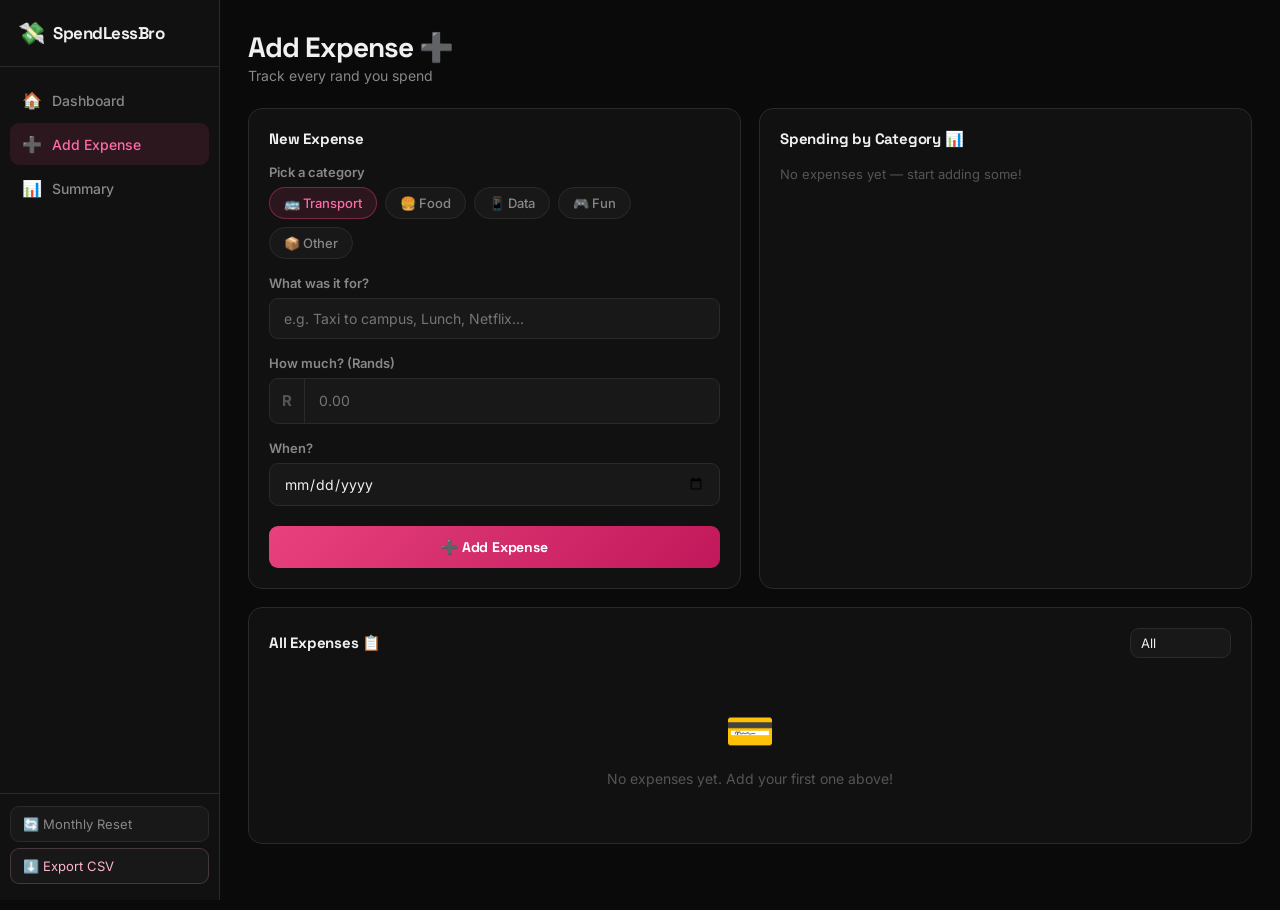
==== expenses.html @ 19177502 "ADD ALL FILES" ====
<!DOCTYPE html>
<html lang="en">
<head>
  <meta charset="UTF-8" />
  <meta name="viewport" content="width=device-width, initial-scale=1.0"/>
  <title>SpendLessBro 💸 — Add Expense</title>
  <link rel="stylesheet" href="css/style.css" />
  <link rel="preconnect" href="https://fonts.googleapis.com">
  <link href="https://fonts.googleapis.com/css2?family=Space+Grotesk:wght@400;500;600;700&family=Inter:wght@300;400;500&display=swap" rel="stylesheet">
</head>
<body>
<div class="app-shell" id="appShell">

  <nav class="sidebar" id="sidebar">
    <div class="sidebar-logo">
      <span class="logo-icon">💸</span>
      <span class="logo-text">SpendLessBro</span>
    </div>
    <ul class="nav-links">
      <li><a href="index.html" class="nav-link"><span class="nav-icon">🏠</span> Dashboard</a></li>
      <li><a href="expenses.html" class="nav-link active"><span class="nav-icon">➕</span> Add Expense</a></li>
      <li><a href="summary.html" class="nav-link"><span class="nav-icon">📊</span> Summary</a></li>
    </ul>
    <div class="sidebar-bottom">
      <button class="btn-sidebar-action" onclick="resetMonth()">🔄 Monthly Reset</button>
      <button class="btn-sidebar-action export" onclick="exportCSV()">⬇️ Export CSV</button>
    </div>
  </nav>

  <header class="topbar">
    <button class="hamburger" onclick="toggleSidebar()"><span></span><span></span><span></span></button>
    <span class="topbar-title">💸 SpendLessBro</span>
  </header>
  <div class="sidebar-overlay" id="sidebarOverlay" onclick="toggleSidebar()"></div>

  <!-- EDIT MODAL -->
  <div class="modal-overlay" id="editModal">
    <div class="modal">
      <button class="modal-close" onclick="closeEditModal()">✕</button>
      <div class="modal-emoji">✏️</div>
      <h2>Edit Expense</h2>
      <input type="hidden" id="editId"/>
      <div class="form-group">
        <label>Description</label>
        <input type="text" id="editDesc" placeholder="e.g. Taxi to campus"/>
      </div>
      <div class="form-group">
        <label>Category</label>
        <select id="editCategory">
          <option value="transport">🚌 Transport</option>
          <option value="food">🍔 Food</option>
          <option value="data">📱 Data / Airtime</option>
          <option value="entertainment">🎮 Entertainment</option>
          <option value="other">📦 Other</option>
        </select>
      </div>
      <div class="form-group">
        <label>Amount</label>
        <div class="input-group">
          <span class="input-prefix">R</span>
          <input type="number" id="editAmount" placeholder="0.00" min="0" step="0.01"/>
        </div>
      </div>
      <div class="form-group">
        <label>Date</label>
        <input type="date" id="editDate"/>
      </div>
      <button class="btn-primary" onclick="saveEdit()">Save Changes</button>
    </div>
  </div>

  <main class="main-content">
    <div class="page-header">
      <div>
        <h1 class="page-title">Add Expense ➕</h1>
        <p class="page-subtitle">Track every rand you spend</p>
      </div>
    </div>

    <div class="two-col">
      <!-- FORM -->
      <div class="card form-card">
        <h3 class="card-title">New Expense</h3>

        <div class="form-group">
          <label>Pick a category</label>
          <div class="category-pills" id="categoryPills">
            <button class="pill active" data-cat="transport" onclick="selectCategory(this)">🚌 Transport</button>
            <button class="pill" data-cat="food" onclick="selectCategory(this)">🍔 Food</button>
            <button class="pill" data-cat="data" onclick="selectCategory(this)">📱 Data</button>
            <button class="pill" data-cat="entertainment" onclick="selectCategory(this)">🎮 Fun</button>
            <button class="pill" data-cat="other" onclick="selectCategory(this)">📦 Other</button>
          </div>
        </div>

        <div class="form-group">
          <label for="expDesc">What was it for?</label>
          <input type="text" id="expDesc" placeholder="e.g. Taxi to campus, Lunch, Netflix..." maxlength="80"/>
        </div>

        <div class="form-group">
          <label for="expAmount">How much? (Rands)</label>
          <div class="input-group">
            <span class="input-prefix">R</span>
            <input type="number" id="expAmount" placeholder="0.00" min="0" step="0.01"/>
          </div>
        </div>

        <div class="form-group">
          <label for="expDate">When?</label>
          <input type="date" id="expDate"/>
        </div>

        <button class="btn-primary full-width" onclick="addExpense()">➕ Add Expense</button>
        <div class="toast" id="toast"></div>
      </div>

      <!-- CATEGORY TOTALS -->
      <div class="card">
        <h3 class="card-title">Spending by Category 📊</h3>
        <div id="categoryTotals"><p class="empty-msg">No expenses yet — start adding some!</p></div>
      </div>
    </div>

    <!-- ALL EXPENSES -->
    <div class="card">
      <div class="card-header-row">
        <h3 class="card-title">All Expenses 📋</h3>
        <select id="filterCat" onchange="renderExpensesList()" style="width:auto;padding:6px 10px;font-size:13px">
          <option value="all">All</option>
          <option value="transport">🚌 Transport</option>
          <option value="food">🍔 Food</option>
          <option value="data">📱 Data</option>
          <option value="entertainment">🎮 Fun</option>
          <option value="other">📦 Other</option>
        </select>
      </div>
      <div id="expensesList">
        <div class="empty-state">
          <div class="empty-icon">💳</div>
          <p>No expenses yet. Add your first one above!</p>
        </div>
      </div>
    </div>
  </main>
</div>

<script src="js/storage.js"></script>
<script src="js/app.js"></script>
<script src="js/expenses.js"></script>
</body>
</html>
---- css/style.css ----
:root {
  --bg:          #0a0a0a;
  --bg-card:     #111111;
  --bg-card2:    #181818;
  --bg-hover:    #1e1e1e;
  --border:      #2a2a2a;
  --border-2:    #383838;

  --text:        #f0f0f0;
  --text-2:      #888888;
  --text-3:      #555555;


  --pink-light:  #ffb3d1;
  --pink:        #ff6aa7;
  --pink-mid:    #e8417d;
  --pink-deep:   #c0185a;
  --pink-dark:   #8b0f40;


  --purple:      #c084fc;
  --purple-dark: #9333ea;

  --sidebar-w: 220px;
  --topbar-h:  56px;
  --radius:    14px;
  --radius-sm: 9px;

  --font: 'Space Grotesk', sans-serif;
  --font-body: 'Inter', sans-serif;
}

*, *::before, *::after { box-sizing: border-box; margin: 0; padding: 0; }
html { font-size: 16px; scroll-behavior: smooth; }
body {
  background: var(--bg);
  color: var(--text);
  font-family: var(--font-body);
  min-height: 100vh;
  overflow-x: hidden;
}
a { color: var(--pink); text-decoration: none; }
a:hover { color: var(--pink-light); }
input, select, button, textarea { font-family: inherit; }

::-webkit-scrollbar { width: 5px; }
::-webkit-scrollbar-track { background: var(--bg); }
::-webkit-scrollbar-thumb { background: #2a2a2a; border-radius: 3px; }


.welcome-screen {
  position: fixed; inset: 0;
  background: #0a0a0a;
  display: flex; align-items: center; justify-content: center;
  z-index: 9999;
  overflow: hidden;
}
.welcome-bg-blobs { position: absolute; inset: 0; pointer-events: none; }
.blob {
  position: absolute;
  border-radius: 50%;
  filter: blur(80px);
  opacity: 0.25;
  animation: blobFloat 6s ease-in-out infinite alternate;
}
.blob-1 {
  width: 400px; height: 400px;
  background: var(--pink-mid);
  top: -100px; left: -100px;
  animation-delay: 0s;
}
.blob-2 {
  width: 300px; height: 300px;
  background: var(--purple);
  bottom: -80px; right: -80px;
  animation-delay: 2s;
}
.blob-3 {
  width: 250px; height: 250px;
  background: var(--pink);
  top: 50%; left: 50%;
  transform: translate(-50%, -50%);
  animation-delay: 4s;
}
@keyframes blobFloat {
  from { transform: scale(1) translate(0, 0); }
  to   { transform: scale(1.1) translate(20px, -20px); }
}
.blob-3 {
  animation: blobFloat3 6s ease-in-out infinite alternate;
}
@keyframes blobFloat3 {
  from { transform: translate(-50%, -50%) scale(1); }
  to   { transform: translate(-50%, -50%) scale(1.15); }
}

.welcome-content {
  position: relative;
  text-align: center;
  padding: 40px 32px;
  max-width: 480px;
  width: 100%;
  animation: fadeUp .7s ease both;
}
@keyframes fadeUp {
  from { opacity: 0; transform: translateY(30px); }
  to   { opacity: 1; transform: translateY(0); }
}
.welcome-logo {
  font-size: 64px;
  margin-bottom: 16px;
  animation: bounce 1s ease .5s both;
}
@keyframes bounce {
  0%   { transform: scale(0); }
  60%  { transform: scale(1.2); }
  100% { transform: scale(1); }
}
.welcome-title {
  font-family: var(--font);
  font-size: 48px;
  font-weight: 700;
  letter-spacing: -2px;
  margin-bottom: 12px;
  background: linear-gradient(135deg, var(--pink-light), var(--pink), var(--purple));
  -webkit-background-clip: text;
  -webkit-text-fill-color: transparent;
  background-clip: text;
  line-height: 1.1;
}
.welcome-tag {
  font-size: 18px;
  color: var(--pink-light);
  font-weight: 500;
  margin-bottom: 16px;
  font-family: var(--font);
}
.welcome-desc {
  font-size: 15px;
  color: var(--text-2);
  line-height: 1.6;
  margin-bottom: 36px;
  max-width: 340px;
  margin-left: auto; margin-right: auto;
}
.welcome-btn {
  display: inline-block;
  padding: 16px 48px;
  background: linear-gradient(135deg, var(--pink-mid), var(--pink-deep));
  border: none;
  border-radius: 99px;
  color: #fff;
  font-size: 17px;
  font-weight: 700;
  font-family: var(--font);
  cursor: pointer;
  letter-spacing: -0.3px;
  transition: transform .2s, box-shadow .2s;
  box-shadow: 0 0 40px rgba(232,65,125,.4);
  margin-bottom: 16px;
}
.welcome-btn:hover {
  transform: translateY(-3px) scale(1.03);
  box-shadow: 0 0 60px rgba(232,65,125,.6);
}
.welcome-note {
  font-size: 12px;
  color: var(--text-3);
}


.app-shell {
  display: flex;
  min-height: 100vh;
}

.sidebar {
  position: fixed; top: 0; left: 0;
  width: var(--sidebar-w);
  height: 100vh;
  background: var(--bg-card);
  border-right: 1px solid var(--border);
  display: flex; flex-direction: column;
  padding: 20px 0 16px;
  z-index: 200;
  transition: transform .3s cubic-bezier(.4,0,.2,1);
}
.sidebar-logo {
  display: flex; align-items: center; gap: 8px;
  padding: 0 18px 20px;
  border-bottom: 1px solid var(--border);
  margin-bottom: 12px;
}
.logo-icon { font-size: 22px; }
.logo-text {
  font-family: var(--font);
  font-size: 17px; font-weight: 700;
  color: var(--text);
  letter-spacing: -0.5px;
}
.nav-links {
  list-style: none;
  flex: 1; padding: 0 10px;
  display: flex; flex-direction: column; gap: 2px;
}
.nav-link {
  display: flex; align-items: center; gap: 10px;
  padding: 11px 12px;
  border-radius: var(--radius-sm);
  color: var(--text-2);
  font-size: 14px; font-weight: 500;
  transition: all .18s;
  text-decoration: none;
}
.nav-link:hover { background: var(--bg-hover); color: var(--text); }
.nav-link.active {
  background: rgba(232,65,125,.12);
  color: var(--pink);
}
.nav-icon { font-size: 16px; }
.sidebar-bottom {
  padding: 12px 10px 0;
  border-top: 1px solid var(--border);
  display: flex; flex-direction: column; gap: 6px;
}
.btn-sidebar-action {
  width: 100%; padding: 9px 12px;
  background: var(--bg-card2); border: 1px solid var(--border);
  border-radius: var(--radius-sm); color: var(--text-2);
  font-size: 13px; cursor: pointer; text-align: left;
  transition: all .18s;
}
.btn-sidebar-action:hover { background: var(--bg-hover); color: var(--text); }
.btn-sidebar-action.export { color: var(--pink-light); border-color: rgba(255,183,209,.2); }
.btn-sidebar-action.export:hover { background: rgba(255,106,167,.08); }


.topbar {
  display: none; position: fixed;
  top: 0; left: 0; right: 0;
  height: var(--topbar-h);
  background: var(--bg-card);
  border-bottom: 1px solid var(--border);
  align-items: center; padding: 0 16px;
  z-index: 150; gap: 12px;
}
.topbar-title {
  font-family: var(--font); font-weight: 700; font-size: 16px;
}
.hamburger {
  background: none; border: none; cursor: pointer;
  display: flex; flex-direction: column; gap: 5px; padding: 4px;
}
.hamburger span {
  display: block; width: 20px; height: 2px;
  background: var(--text-2); border-radius: 2px;
}
.sidebar-overlay {
  display: none; position: fixed; inset: 0;
  background: rgba(0,0,0,.7); z-index: 199;
}

.main-content {
  margin-left: var(--sidebar-w);
  min-height: 100vh;
  padding: 32px 28px 48px;
  flex: 1;
}
.page-header {
  display: flex; align-items: flex-start;
  justify-content: space-between;
  margin-bottom: 24px; gap: 16px; flex-wrap: wrap;
}
.page-title {
  font-family: var(--font); font-size: 28px;
  font-weight: 700; letter-spacing: -1px;
  color: var(--text); line-height: 1.1;
}
.page-subtitle { font-size: 14px; color: var(--text-2); margin-top: 4px; }

.btn-set-income {
  padding: 9px 18px;
  background: rgba(232,65,125,.1);
  border: 1px solid rgba(232,65,125,.3);
  border-radius: 99px;
  color: var(--pink);
  font-size: 13px; font-weight: 600;
  cursor: pointer; white-space: nowrap;
  transition: all .18s;
}
.btn-set-income:hover { background: rgba(232,65,125,.2); }


.stats-grid {
  display: grid;
  grid-template-columns: repeat(4, 1fr);
  gap: 12px; margin-bottom: 18px;
}
.stat-card {
  background: var(--bg-card);
  border: 1px solid var(--border);
  border-radius: var(--radius);
  padding: 18px 16px;
  text-align: center;
  transition: transform .2s, border-color .2s;
}
.stat-card:hover { transform: translateY(-2px); border-color: var(--border-2); }
.stat-emoji { font-size: 24px; margin-bottom: 8px; }
.stat-label { font-size: 11px; font-weight: 600; color: var(--text-3); text-transform: uppercase; letter-spacing: .6px; margin-bottom: 6px; }
.stat-value { font-family: var(--font); font-size: 20px; font-weight: 700; }

.income-card      { border-top: 3px solid #56cfb2; }
.income-card      .stat-value { color: #56cfb2; }
.expense-card     { border-top: 3px solid var(--pink); }
.expense-card     .stat-value { color: var(--pink); }
.balance-card     { border-top: 3px solid var(--purple); }
.balance-card     .stat-value { color: var(--purple); }
.savings-card     { border-top: 3px solid var(--pink-light); }
.savings-card     .stat-value { color: var(--pink-light); }


.card {
  background: var(--bg-card);
  border: 1px solid var(--border);
  border-radius: var(--radius);
  padding: 20px; margin-bottom: 18px;
}
.card-title {
  font-family: var(--font); font-size: 15px;
  font-weight: 700; color: var(--text);
  margin-bottom: 16px; letter-spacing: -0.2px;
}
.card-header-row {
  display: flex; align-items: center;
  justify-content: space-between; margin-bottom: 16px;
}
.card-header-row .card-title { margin-bottom: 0; }


.progress-header {
  display: flex; justify-content: space-between;
  font-size: 13px; color: var(--text-2); margin-bottom: 10px;
}
.progress-pct { font-weight: 700; color: var(--pink); }
.progress-track {
  height: 10px; background: #1e1e1e;
  border-radius: 99px; overflow: hidden; margin-bottom: 8px;
}
.progress-fill {
  height: 100%; border-radius: 99px;
  background: linear-gradient(90deg, var(--pink-mid), var(--pink-light));
  transition: width .6s cubic-bezier(.4,0,.2,1);
}
.progress-fill.danger { background: linear-gradient(90deg, #e84040, #ff7070); }
.progress-hint { font-size: 12px; color: var(--text-3); }


.two-col {
  display: grid; grid-template-columns: 1fr 1fr;
  gap: 18px; margin-bottom: 18px;
}
.two-col .card { margin-bottom: 0; }


.chart-wrap {
  position: relative; height: 210px;
  display: flex; align-items: center; justify-content: center;
}
.chart-empty {
  position: absolute; font-size: 13px;
  color: var(--text-3); display: none; text-align: center;
}
.chart-empty.visible { display: block; }

.insight-item {
  display: flex; align-items: flex-start;
  gap: 10px; padding: 11px 0;
  border-bottom: 1px solid var(--border);
  font-size: 13px; color: var(--text-2); line-height: 1.5;
}
.insight-item:last-child { border-bottom: none; }
.insight-icon { font-size: 16px; flex-shrink: 0; }
.insight-item.good  { color: #56cfb2; }
.insight-item.warn  { color: var(--pink-light); }
.insight-item.alert { color: var(--pink); }
.empty-msg { font-size: 13px; color: var(--text-3); line-height: 1.6; }

.expense-row {
  display: flex; align-items: center; gap: 12px;
  padding: 12px 0; border-bottom: 1px solid var(--border);
  transition: background .15s;
}
.expense-row:last-child { border-bottom: none; }
.cat-dot {
  width: 38px; height: 38px; border-radius: 10px;
  display: flex; align-items: center; justify-content: center;
  font-size: 18px; flex-shrink: 0;
}
.cat-dot.transport     { background: rgba(124,108,250,.15); }
.cat-dot.food          { background: rgba(86,207,178,.15); }
.cat-dot.data          { background: rgba(247,163,78,.15); }
.cat-dot.entertainment { background: rgba(255,106,167,.15); }
.cat-dot.other         { background: rgba(136,136,136,.15); }

.expense-info { flex: 1; min-width: 0; }
.expense-desc {
  font-size: 14px; font-weight: 600; color: var(--text);
  white-space: nowrap; overflow: hidden; text-overflow: ellipsis;
}
.expense-meta { font-size: 12px; color: var(--text-3); margin-top: 2px; }
.expense-amount {
  font-family: var(--font); font-size: 15px;
  font-weight: 700; color: var(--pink); white-space: nowrap;
}
.expense-actions { display: flex; gap: 6px; }
.btn-icon {
  width: 30px; height: 30px; border-radius: 7px;
  border: 1px solid var(--border); background: var(--bg-card2);
  color: var(--text-3); cursor: pointer;
  display: flex; align-items: center; justify-content: center;
  font-size: 13px; transition: all .15s;
}
.btn-icon:hover { border-color: var(--border-2); color: var(--text); }
.btn-icon.del:hover { border-color: var(--pink); color: var(--pink); background: rgba(255,106,167,.08); }


.form-group { margin-bottom: 16px; }
.form-group label {
  display: block; font-size: 13px; font-weight: 600;
  color: var(--text-2); margin-bottom: 7px;
}
input[type="text"],
input[type="number"],
input[type="date"],
select {
  width: 100%; padding: 11px 14px;
  background: var(--bg-card2); border: 1px solid var(--border);
  border-radius: var(--radius-sm); color: var(--text); font-size: 14px;
  transition: border-color .18s; -webkit-appearance: none; appearance: none;
}
input:focus, select:focus {
  outline: none; border-color: var(--pink);
  box-shadow: 0 0 0 3px rgba(232,65,125,.12);
}
.input-group {
  display: flex; align-items: center;
  background: var(--bg-card2); border: 1px solid var(--border);
  border-radius: var(--radius-sm); overflow: hidden;
  transition: border-color .18s;
}
.input-group:focus-within {
  border-color: var(--pink); box-shadow: 0 0 0 3px rgba(232,65,125,.12);
}
.input-group input { border: none; background: transparent; box-shadow: none !important; }
.input-prefix {
  padding: 0 12px; color: var(--text-3); font-size: 15px; font-weight: 700;
  border-right: 1px solid var(--border);
  height: 44px; display: flex; align-items: center;
}
select option { background: #1a1a1a; }

.category-pills { display: flex; gap: 8px; flex-wrap: wrap; margin-bottom: 4px; }
.pill {
  padding: 7px 14px; border-radius: 99px;
  background: var(--bg-card2); border: 1px solid var(--border);
  color: var(--text-2); font-size: 13px; font-weight: 500;
  cursor: pointer; transition: all .18s;
}
.pill:hover { border-color: var(--border-2); color: var(--text); }
.pill.active {
  background: rgba(232,65,125,.12); border-color: rgba(232,65,125,.4);
  color: var(--pink);
}


.btn-primary {
  display: inline-flex; align-items: center; justify-content: center; gap: 8px;
  padding: 12px 24px;
  background: linear-gradient(135deg, var(--pink-mid), var(--pink-deep));
  border: none; border-radius: var(--radius-sm);
  color: #fff; font-size: 14px; font-weight: 700;
  font-family: var(--font); cursor: pointer;
  transition: all .2s; letter-spacing: -0.2px;
}
.btn-primary:hover {
  transform: translateY(-1px);
  box-shadow: 0 6px 20px rgba(232,65,125,.35);
}
.btn-primary.full-width { width: 100%; margin-top: 4px; }


.modal-overlay {
  display: none; position: fixed; inset: 0;
  background: rgba(0,0,0,.75); backdrop-filter: blur(6px);
  z-index: 500; align-items: center; justify-content: center; padding: 16px;
}
.modal-overlay.open { display: flex; }
.modal {
  background: var(--bg-card); border: 1px solid var(--border-2);
  border-radius: var(--radius); padding: 32px; width: 100%;
  max-width: 380px; position: relative;
  box-shadow: 0 24px 60px rgba(0,0,0,.6);
  animation: modalIn .2s ease;
}
@keyframes modalIn {
  from { transform: scale(.94); opacity: 0; }
  to   { transform: scale(1);   opacity: 1; }
}
.modal-emoji { font-size: 40px; text-align: center; margin-bottom: 12px; }
.modal h2 {
  font-family: var(--font); font-size: 20px; font-weight: 700;
  margin-bottom: 8px; text-align: center; letter-spacing: -0.5px;
}
.modal p { font-size: 14px; color: var(--text-2); margin-bottom: 20px; text-align: center; line-height: 1.5; }
.modal .input-group { margin-bottom: 16px; }
.modal-close {
  position: absolute; top: 14px; right: 14px;
  background: var(--bg-card2); border: 1px solid var(--border);
  color: var(--text-3); width: 28px; height: 28px;
  border-radius: 6px; cursor: pointer; font-size: 12px;
  display: flex; align-items: center; justify-content: center; transition: all .15s;
}
.modal-close:hover { color: var(--text); border-color: var(--border-2); }


.toast {
  display: none; margin-top: 12px; padding: 10px 14px;
  border-radius: var(--radius-sm); font-size: 13px; font-weight: 600;
  animation: toastIn .2s ease;
}
@keyframes toastIn { from { opacity: 0; transform: translateY(4px); } to { opacity: 1; transform: translateY(0); } }
.toast.success { background: rgba(86,207,178,.1); border: 1px solid rgba(86,207,178,.3); color: #56cfb2; display: block; }
.toast.error   { background: rgba(255,106,167,.1); border: 1px solid rgba(255,106,167,.3); color: var(--pink); display: block; }


.empty-state { text-align: center; padding: 32px; color: var(--text-3); }
.empty-icon { font-size: 40px; margin-bottom: 12px; }
.empty-state p { font-size: 14px; line-height: 1.7; }
.empty-state a { color: var(--pink); }
.link-subtle { font-size: 13px; color: var(--text-3); }
.link-subtle:hover { color: var(--pink); }


.cat-total-row {
  display: flex; align-items: center; gap: 10px;
  padding: 10px 0; border-bottom: 1px solid var(--border);
}
.cat-total-row:last-child { border-bottom: none; }
.cat-name { font-size: 13px; color: var(--text-2); width: 110px; flex-shrink: 0; }
.cat-bar-wrap {
  flex: 1; height: 6px; background: #1e1e1e;
  border-radius: 99px; overflow: hidden;
}
.cat-bar { height: 100%; border-radius: 99px; }
.cat-amt { font-size: 13px; font-weight: 700; color: var(--text); width: 70px; text-align: right; flex-shrink: 0; }
.cat-pct { font-size: 11px; color: var(--text-3); width: 34px; text-align: right; flex-shrink: 0; }


.breakdown-row {
  display: flex; align-items: center; gap: 12px;
  padding: 12px 0; border-bottom: 1px solid var(--border);
}
.breakdown-row:last-child { border-bottom: none; }
.breakdown-cat { display: flex; align-items: center; gap: 8px; flex: 1; font-size: 14px; }
.breakdown-badge { width: 10px; height: 10px; border-radius: 50%; flex-shrink: 0; }
.breakdown-amt { font-family: var(--font); font-size: 14px; font-weight: 700; color: var(--pink); }
.breakdown-pct { font-size: 12px; color: var(--text-3); width: 46px; text-align: right; }


.tips-grid {
  display: grid; grid-template-columns: repeat(auto-fill, minmax(180px, 1fr));
  gap: 12px;
}
.tip-item {
  background: rgba(232,65,125,.05);
  border: 1px solid rgba(232,65,125,.15);
  border-radius: var(--radius-sm); padding: 14px;
  font-size: 13px; color: var(--text-2); line-height: 1.5;
}
.tip-emoji { font-size: 22px; display: block; margin-bottom: 8px; }


@media (max-width: 1024px) {
  .stats-grid { grid-template-columns: repeat(2, 1fr); }
}

@media (max-width: 768px) {
  .sidebar { transform: translateX(-100%); }
  .sidebar.open { transform: translateX(0); }
  .sidebar-overlay.open { display: block; }
  .topbar { display: flex; }
  .main-content { margin-left: 0; padding: 72px 16px 32px; }
  .two-col { grid-template-columns: 1fr; }
  .page-title { font-size: 22px; }
  .stats-grid { grid-template-columns: 1fr 1fr; gap: 10px; }
  .stat-value { font-size: 16px; }
  .welcome-title { font-size: 36px; }
}

@media (max-width: 480px) {
  .stats-grid { grid-template-columns: 1fr 1fr; }
  .welcome-title { font-size: 30px; }
  .welcome-btn { padding: 14px 36px; }
}
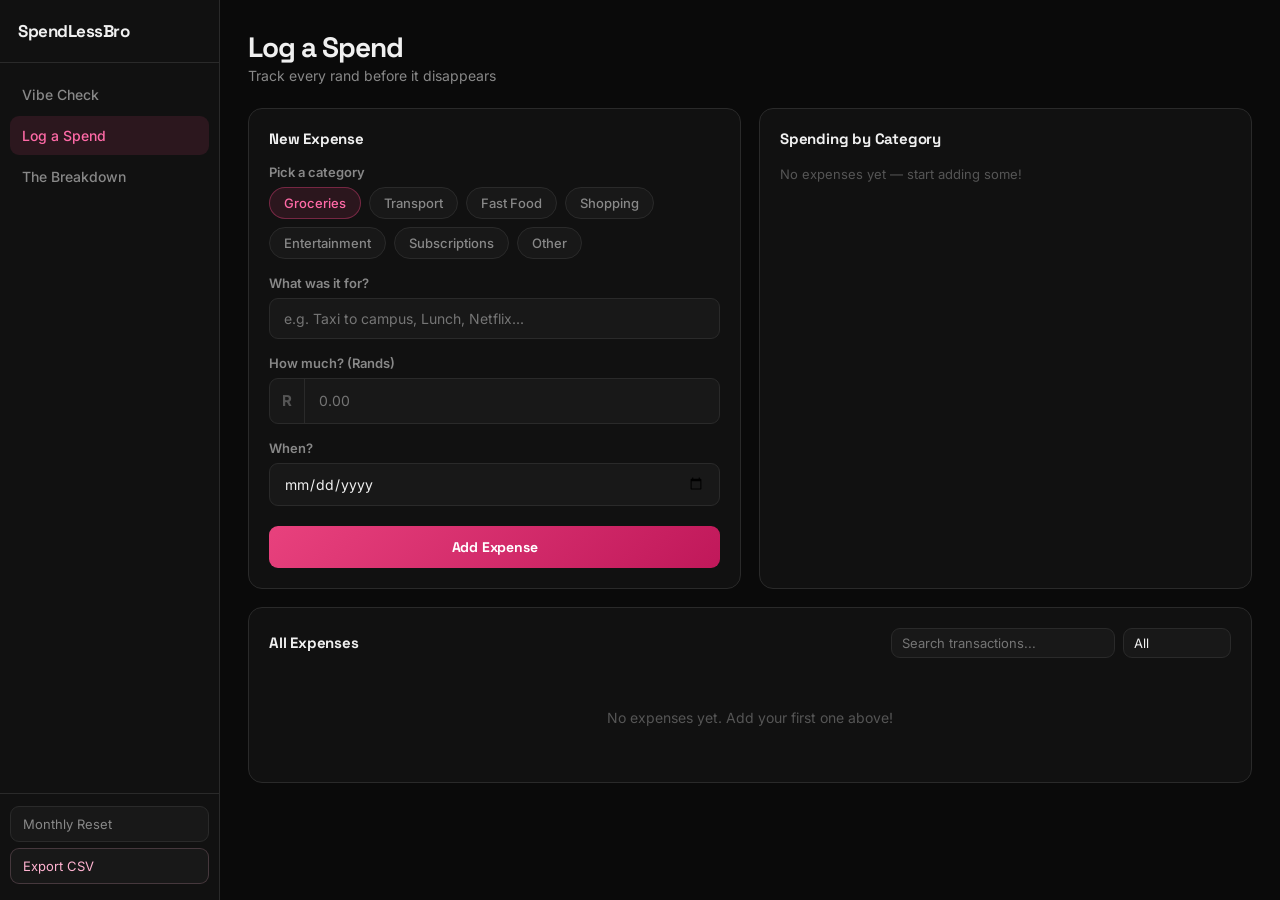
==== commit 5665df31: "Update expenses.html" ====
--- a/expenses.html
+++ b/expenses.html
@@ -3,8 +3,8 @@
 <head>
   <meta charset="UTF-8" />
   <meta name="viewport" content="width=device-width, initial-scale=1.0"/>
-  <title>SpendLessBro 💸 — Add Expense</title>
-  <link rel="stylesheet" href="css/style.css" />
+  <title>SpendLessBro — Log a Spend</title>
+  <link rel="stylesheet" href="css/style.css?v=5" />
   <link rel="preconnect" href="https://fonts.googleapis.com">
   <link href="https://fonts.googleapis.com/css2?family=Space+Grotesk:wght@400;500;600;700&family=Inter:wght@300;400;500&display=swap" rel="stylesheet">
 </head>
@@ -13,23 +13,22 @@
 
   <nav class="sidebar" id="sidebar">
     <div class="sidebar-logo">
-      <span class="logo-icon">💸</span>
       <span class="logo-text">SpendLessBro</span>
     </div>
     <ul class="nav-links">
-      <li><a href="index.html" class="nav-link"><span class="nav-icon">🏠</span> Dashboard</a></li>
-      <li><a href="expenses.html" class="nav-link active"><span class="nav-icon">➕</span> Add Expense</a></li>
-      <li><a href="summary.html" class="nav-link"><span class="nav-icon">📊</span> Summary</a></li>
+      <li><a href="index.html" class="nav-link">Vibe Check</a></li>
+      <li><a href="expenses.html" class="nav-link active">Log a Spend</a></li>
+      <li><a href="summary.html" class="nav-link">The Breakdown</a></li>
     </ul>
     <div class="sidebar-bottom">
-      <button class="btn-sidebar-action" onclick="resetMonth()">🔄 Monthly Reset</button>
-      <button class="btn-sidebar-action export" onclick="exportCSV()">⬇️ Export CSV</button>
+      <button class="btn-sidebar-action" onclick="resetMonth()">Monthly Reset</button>
+      <button class="btn-sidebar-action export" onclick="exportCSV()">Export CSV</button>
     </div>
   </nav>
 
   <header class="topbar">
     <button class="hamburger" onclick="toggleSidebar()"><span></span><span></span><span></span></button>
-    <span class="topbar-title">💸 SpendLessBro</span>
+    <span class="topbar-title">SpendLessBro</span>
   </header>
   <div class="sidebar-overlay" id="sidebarOverlay" onclick="toggleSidebar()"></div>
 
@@ -37,7 +36,6 @@
   <div class="modal-overlay" id="editModal">
     <div class="modal">
       <button class="modal-close" onclick="closeEditModal()">✕</button>
-      <div class="modal-emoji">✏️</div>
       <h2>Edit Expense</h2>
       <input type="hidden" id="editId"/>
       <div class="form-group">
@@ -47,11 +45,13 @@
       <div class="form-group">
         <label>Category</label>
         <select id="editCategory">
-          <option value="transport">🚌 Transport</option>
-          <option value="food">🍔 Food</option>
-          <option value="data">📱 Data / Airtime</option>
-          <option value="entertainment">🎮 Entertainment</option>
-          <option value="other">📦 Other</option>
+          <option value="groceries">Groceries</option>
+          <option value="transport">Transport</option>
+          <option value="fastfood">Fast Food</option>
+          <option value="shopping">Shopping</option>
+          <option value="fun">Entertainment</option>
+          <option value="subscriptions">Subscriptions</option>
+          <option value="other">Other</option>
         </select>
       </div>
       <div class="form-group">
@@ -69,11 +69,22 @@
     </div>
   </div>
 
+  <div class="modal-overlay" id="confirmModal">
+    <div class="modal">
+      <h2>Are you sure?</h2>
+      <p id="confirmMessage">Are you sure?</p>
+      <div class="confirm-actions">
+        <button class="btn-icon" onclick="cancelConfirm()">Cancel</button>
+        <button class="btn-primary" onclick="acceptConfirm()">Confirm</button>
+      </div>
+    </div>
+  </div>
+
   <main class="main-content">
     <div class="page-header">
       <div>
-        <h1 class="page-title">Add Expense ➕</h1>
-        <p class="page-subtitle">Track every rand you spend</p>
+        <h1 class="page-title">Log a Spend</h1>
+        <p class="page-subtitle">Track every rand before it disappears</p>
       </div>
     </div>
 
@@ -85,11 +96,13 @@
         <div class="form-group">
           <label>Pick a category</label>
           <div class="category-pills" id="categoryPills">
-            <button class="pill active" data-cat="transport" onclick="selectCategory(this)">🚌 Transport</button>
-            <button class="pill" data-cat="food" onclick="selectCategory(this)">🍔 Food</button>
-            <button class="pill" data-cat="data" onclick="selectCategory(this)">📱 Data</button>
-            <button class="pill" data-cat="entertainment" onclick="selectCategory(this)">🎮 Fun</button>
-            <button class="pill" data-cat="other" onclick="selectCategory(this)">📦 Other</button>
+            <button class="pill active" data-cat="groceries" onclick="selectCategory(this)">Groceries</button>
+            <button class="pill" data-cat="transport" onclick="selectCategory(this)">Transport</button>
+            <button class="pill" data-cat="fastfood" onclick="selectCategory(this)">Fast Food</button>
+            <button class="pill" data-cat="shopping" onclick="selectCategory(this)">Shopping</button>
+            <button class="pill" data-cat="fun" onclick="selectCategory(this)">Entertainment</button>
+            <button class="pill" data-cat="subscriptions" onclick="selectCategory(this)">Subscriptions</button>
+            <button class="pill" data-cat="other" onclick="selectCategory(this)">Other</button>
           </div>
         </div>
 
@@ -111,13 +124,13 @@
           <input type="date" id="expDate"/>
         </div>
 
-        <button class="btn-primary full-width" onclick="addExpense()">➕ Add Expense</button>
+        <button class="btn-primary full-width" onclick="addExpense()">Add Expense</button>
         <div class="toast" id="toast"></div>
       </div>
 
       <!-- CATEGORY TOTALS -->
       <div class="card">
-        <h3 class="card-title">Spending by Category 📊</h3>
+        <h3 class="card-title">Spending by Category</h3>
         <div id="categoryTotals"><p class="empty-msg">No expenses yet — start adding some!</p></div>
       </div>
     </div>
@@ -125,19 +138,23 @@
     <!-- ALL EXPENSES -->
     <div class="card">
       <div class="card-header-row">
-        <h3 class="card-title">All Expenses 📋</h3>
-        <select id="filterCat" onchange="renderExpensesList()" style="width:auto;padding:6px 10px;font-size:13px">
-          <option value="all">All</option>
-          <option value="transport">🚌 Transport</option>
-          <option value="food">🍔 Food</option>
-          <option value="data">📱 Data</option>
-          <option value="entertainment">🎮 Fun</option>
-          <option value="other">📦 Other</option>
-        </select>
+        <h3 class="card-title">All Expenses</h3>
+        <div style="display:flex;gap:8px">
+          <input type="text" id="searchExp" oninput="renderExpensesList()" placeholder="Search transactions..." style="width:auto;padding:6px 10px;font-size:13px"/>
+          <select id="filterCat" onchange="renderExpensesList()" style="width:auto;padding:6px 10px;font-size:13px">
+            <option value="all">All</option>
+            <option value="groceries">Groceries</option>
+            <option value="transport">Transport</option>
+            <option value="fastfood">Fast Food</option>
+            <option value="shopping">Shopping</option>
+            <option value="fun">Entertainment</option>
+            <option value="subscriptions">Subscriptions</option>
+            <option value="other">Other</option>
+          </select>
+        </div>
       </div>
       <div id="expensesList">
         <div class="empty-state">
-          <div class="empty-icon">💳</div>
           <p>No expenses yet. Add your first one above!</p>
         </div>
       </div>
@@ -145,8 +162,10 @@
   </main>
 </div>
 
-<script src="js/storage.js"></script>
-<script src="js/app.js"></script>
-<script src="js/expenses.js"></script>
+<script src="js/storage.js?v=5"></script>
+<script src="js/app.js?v=5"></script>
+<script src="js/insights.js?v=5"></script>
+<script src="js/expenses.js?v=5"></script>
 </body>
 </html>
+
--- a/css/style.css
+++ b/css/style.css
@@ -1,3 +1,4 @@
+
 
 :root {
   --bg:          #0a0a0a;
@@ -106,16 +107,6 @@
 @keyframes fadeUp {
   from { opacity: 0; transform: translateY(30px); }
   to   { opacity: 1; transform: translateY(0); }
-}
-.welcome-logo {
-  font-size: 64px;
-  margin-bottom: 16px;
-  animation: bounce 1s ease .5s both;
-}
-@keyframes bounce {
-  0%   { transform: scale(0); }
-  60%  { transform: scale(1.2); }
-  100% { transform: scale(1); }
 }
 .welcome-title {
   font-family: var(--font);
@@ -218,7 +209,6 @@
   background: rgba(232,65,125,.12);
   color: var(--pink);
 }
-.nav-icon { font-size: 16px; }
 .sidebar-bottom {
   padding: 12px 10px 0;
   border-top: 1px solid var(--border);
@@ -290,11 +280,12 @@
   transition: all .18s;
 }
 .btn-set-income:hover { background: rgba(232,65,125,.2); }
+.btn-set-income.full-width { display: block; width: 100%; text-align: center; margin-top: 4px; }
 
 
 .stats-grid {
   display: grid;
-  grid-template-columns: repeat(4, 1fr);
+  grid-template-columns: repeat(3, 1fr);
   gap: 12px; margin-bottom: 18px;
 }
 .stat-card {
@@ -306,9 +297,9 @@
   transition: transform .2s, border-color .2s;
 }
 .stat-card:hover { transform: translateY(-2px); border-color: var(--border-2); }
-.stat-emoji { font-size: 24px; margin-bottom: 8px; }
 .stat-label { font-size: 11px; font-weight: 600; color: var(--text-3); text-transform: uppercase; letter-spacing: .6px; margin-bottom: 6px; }
 .stat-value { font-family: var(--font); font-size: 20px; font-weight: 700; }
+.stat-sub { font-size: 11px; color: var(--text-3); margin-top: 4px; }
 
 .income-card      { border-top: 3px solid #56cfb2; }
 .income-card      .stat-value { color: #56cfb2; }
@@ -316,8 +307,6 @@
 .expense-card     .stat-value { color: var(--pink); }
 .balance-card     { border-top: 3px solid var(--purple); }
 .balance-card     .stat-value { color: var(--purple); }
-.savings-card     { border-top: 3px solid var(--pink-light); }
-.savings-card     .stat-value { color: var(--pink-light); }
 
 
 .card {
@@ -373,17 +362,6 @@
 }
 .chart-empty.visible { display: block; }
 
-.insight-item {
-  display: flex; align-items: flex-start;
-  gap: 10px; padding: 11px 0;
-  border-bottom: 1px solid var(--border);
-  font-size: 13px; color: var(--text-2); line-height: 1.5;
-}
-.insight-item:last-child { border-bottom: none; }
-.insight-icon { font-size: 16px; flex-shrink: 0; }
-.insight-item.good  { color: #56cfb2; }
-.insight-item.warn  { color: var(--pink-light); }
-.insight-item.alert { color: var(--pink); }
 .empty-msg { font-size: 13px; color: var(--text-3); line-height: 1.6; }
 
 .expense-row {
@@ -393,15 +371,9 @@
 }
 .expense-row:last-child { border-bottom: none; }
 .cat-dot {
-  width: 38px; height: 38px; border-radius: 10px;
-  display: flex; align-items: center; justify-content: center;
-  font-size: 18px; flex-shrink: 0;
-}
-.cat-dot.transport     { background: rgba(124,108,250,.15); }
-.cat-dot.food          { background: rgba(86,207,178,.15); }
-.cat-dot.data          { background: rgba(247,163,78,.15); }
-.cat-dot.entertainment { background: rgba(255,106,167,.15); }
-.cat-dot.other         { background: rgba(136,136,136,.15); }
+  width: 10px; height: 10px; border-radius: 50%;
+  flex-shrink: 0;
+}
 
 .expense-info { flex: 1; min-width: 0; }
 .expense-desc {
@@ -415,11 +387,10 @@
 }
 .expense-actions { display: flex; gap: 6px; }
 .btn-icon {
-  width: 30px; height: 30px; border-radius: 7px;
+  padding: 6px 12px; border-radius: 7px;
   border: 1px solid var(--border); background: var(--bg-card2);
   color: var(--text-3); cursor: pointer;
-  display: flex; align-items: center; justify-content: center;
-  font-size: 13px; transition: all .15s;
+  font-size: 12px; font-weight: 600; transition: all .15s;
 }
 .btn-icon:hover { border-color: var(--border-2); color: var(--text); }
 .btn-icon.del:hover { border-color: var(--pink); color: var(--pink); background: rgba(255,106,167,.08); }
@@ -507,7 +478,6 @@
   from { transform: scale(.94); opacity: 0; }
   to   { transform: scale(1);   opacity: 1; }
 }
-.modal-emoji { font-size: 40px; text-align: center; margin-bottom: 12px; }
 .modal h2 {
   font-family: var(--font); font-size: 20px; font-weight: 700;
   margin-bottom: 8px; text-align: center; letter-spacing: -0.5px;
@@ -522,6 +492,23 @@
   display: flex; align-items: center; justify-content: center; transition: all .15s;
 }
 .modal-close:hover { color: var(--text); border-color: var(--border-2); }
+.modal.modal-wide { max-width: 440px; }
+
+.confirm-actions { display: flex; gap: 10px; }
+.confirm-actions .btn-icon { flex: 0 0 auto; padding: 12px 20px; font-size: 13px; }
+.confirm-actions .btn-primary { flex: 1; }
+
+.app-notify {
+  position: fixed; bottom: 24px; left: 50%; transform: translateX(-50%) translateY(12px);
+  padding: 12px 22px; border-radius: 99px;
+  background: var(--bg-card2); border: 1px solid var(--border-2);
+  color: var(--text); font-size: 13px; font-weight: 600;
+  box-shadow: 0 12px 32px rgba(0,0,0,.5);
+  opacity: 0; pointer-events: none; transition: opacity .2s, transform .2s;
+  z-index: 600;
+}
+.app-notify.visible { opacity: 1; transform: translateX(-50%) translateY(0); }
+.app-notify.error { border-color: rgba(255,106,167,.4); color: var(--pink); }
 
 
 .toast {
@@ -532,10 +519,10 @@
 @keyframes toastIn { from { opacity: 0; transform: translateY(4px); } to { opacity: 1; transform: translateY(0); } }
 .toast.success { background: rgba(86,207,178,.1); border: 1px solid rgba(86,207,178,.3); color: #56cfb2; display: block; }
 .toast.error   { background: rgba(255,106,167,.1); border: 1px solid rgba(255,106,167,.3); color: var(--pink); display: block; }
+.toast.warn    { background: rgba(247,163,78,.1);  border: 1px solid rgba(247,163,78,.3);  color: #f7a34e; display: block; }
 
 
 .empty-state { text-align: center; padding: 32px; color: var(--text-3); }
-.empty-icon { font-size: 40px; margin-bottom: 12px; }
 .empty-state p { font-size: 14px; line-height: 1.7; }
 .empty-state a { color: var(--pink); }
 .link-subtle { font-size: 13px; color: var(--text-3); }
@@ -578,7 +565,164 @@
   border-radius: var(--radius-sm); padding: 14px;
   font-size: 13px; color: var(--text-2); line-height: 1.5;
 }
-.tip-emoji { font-size: 22px; display: block; margin-bottom: 8px; }
+
+
+.pace-text { font-size: 14px; color: var(--text-2); line-height: 1.6; }
+.pace-text strong { color: var(--text); font-weight: 700; }
+
+.budget-overall-badge {
+  font-size: 12px; font-weight: 700; padding: 5px 12px;
+  border-radius: 99px; white-space: nowrap;
+}
+.budget-overall-badge.ok     { background: rgba(86,207,178,.1);  border: 1px solid rgba(86,207,178,.3);  color: #56cfb2; }
+.budget-overall-badge.warn   { background: rgba(247,163,78,.1);  border: 1px solid rgba(247,163,78,.3);  color: #f7a34e; }
+.budget-overall-badge.danger { background: rgba(232,65,125,.1);  border: 1px solid rgba(232,65,125,.3);  color: var(--pink); }
+.budget-overall-badge.none   { background: var(--bg-card2);      border: 1px solid var(--border);        color: var(--text-3); }
+
+.budget-row { padding: 14px 0; border-bottom: 1px solid var(--border); }
+.budget-row:last-child { border-bottom: none; }
+.budget-row-top {
+  display: flex; align-items: center; justify-content: space-between;
+  margin-bottom: 8px; gap: 12px;
+}
+.budget-cat { display: flex; align-items: center; gap: 8px; font-size: 14px; font-weight: 600; color: var(--text); }
+.budget-amounts { font-size: 13px; color: var(--text-3); white-space: nowrap; }
+.budget-track {
+  height: 8px; background: #1e1e1e; border-radius: 99px; overflow: hidden; margin-bottom: 6px;
+}
+.budget-fill { height: 100%; border-radius: 99px; transition: width .5s ease; }
+.budget-fill.ok     { background: linear-gradient(90deg, #56cfb2, #7fe0c4); }
+.budget-fill.warn   { background: linear-gradient(90deg, #f7a34e, #ffc27a); }
+.budget-fill.danger { background: linear-gradient(90deg, #e84040, #ff7070); }
+.budget-fill.none   { background: #333; }
+.budget-status { font-size: 12px; }
+.budget-status.ok     { color: #56cfb2; }
+.budget-status.warn   { color: #f7a34e; }
+.budget-status.danger { color: #ff7070; }
+.budget-status.none   { color: var(--text-3); }
+
+.budget-inputs { display: flex; flex-direction: column; gap: 12px; margin-bottom: 20px; }
+.budget-input-row { display: flex; align-items: center; gap: 10px; }
+.budget-input-row .cat-dot { flex-shrink: 0; }
+.budget-input-row label { flex: 1; font-size: 13px; color: var(--text-2); }
+.budget-input-row .input-group { flex: 0 0 130px; margin-bottom: 0 !important; }
+
+
+/* ---- SpendLess Score ---- */
+.score-top {
+  display: flex; align-items: center; gap: 22px;
+}
+.score-ring {
+  --score-pct: 0;
+  --ring-color: #56cfb2;
+  width: 92px; height: 92px; border-radius: 50%;
+  flex-shrink: 0;
+  background: conic-gradient(var(--ring-color) calc(var(--score-pct) * 1%), #222 0);
+  display: flex; align-items: center; justify-content: center;
+  transition: background .5s ease;
+}
+.score-ring-inner {
+  width: 72px; height: 72px; border-radius: 50%;
+  background: var(--bg-card);
+  display: flex; flex-direction: column; align-items: center; justify-content: center;
+}
+.score-ring-inner span {
+  font-family: var(--font); font-size: 22px; font-weight: 700; color: var(--text); line-height: 1;
+}
+.score-ring-inner small { font-size: 10px; color: var(--text-3); margin-top: 2px; }
+.score-info { flex: 1; min-width: 0; }
+.score-message { font-size: 14px; color: var(--text-2); line-height: 1.6; }
+
+
+/* ---- Monthly progress detail row ---- */
+.progress-meta-row {
+  display: grid; grid-template-columns: repeat(3, 1fr);
+  gap: 10px; margin-top: 14px; padding-top: 14px;
+  border-top: 1px solid var(--border);
+}
+.progress-meta-item { text-align: center; }
+.progress-meta-label {
+  display: block; font-size: 11px; font-weight: 600; color: var(--text-3);
+  text-transform: uppercase; letter-spacing: .5px; margin-bottom: 4px;
+}
+.progress-meta-value { display: block; font-family: var(--font); font-size: 15px; font-weight: 700; color: var(--text); }
+.progress-meta-value.ok     { color: #56cfb2; }
+.progress-meta-value.danger { color: #ff7070; }
+
+
+/* ---- Dashboard budget-limit chips (compact version of .budget-row) ---- */
+.limit-chip {
+  display: flex; align-items: center; gap: 10px;
+  padding: 11px 0; border-bottom: 1px solid var(--border);
+  font-size: 13px;
+}
+.limit-chip:last-child { border-bottom: none; }
+.limit-chip-name { flex: 1; font-weight: 600; color: var(--text); min-width: 0; }
+.limit-chip-status {
+  font-size: 11px; font-weight: 700; padding: 3px 9px;
+  border-radius: 99px; white-space: nowrap;
+}
+.limit-chip-status.ok     { background: rgba(86,207,178,.1);  color: #56cfb2; }
+.limit-chip-status.warn   { background: rgba(247,163,78,.1);  color: #f7a34e; }
+.limit-chip-status.danger { background: rgba(232,65,125,.1);  color: var(--pink); }
+.limit-chip-status.none   { background: var(--bg-card2);      color: var(--text-3); }
+.limit-chip-amt { font-size: 12px; color: var(--text-3); white-space: nowrap; flex-shrink: 0; }
+
+
+/* ---- Smart insights ---- */
+.insight-row {
+  padding: 11px 0; border-bottom: 1px solid var(--border);
+  font-size: 13px; color: var(--text-2); line-height: 1.5;
+}
+.insight-row:last-child { border-bottom: none; }
+
+
+/* ---- Monthly trend (Summary page) ---- */
+.trend-row {
+  display: flex; align-items: center; gap: 12px;
+  padding: 12px 0; border-bottom: 1px solid var(--border);
+  flex-wrap: wrap;
+}
+.trend-row:last-child { border-bottom: none; }
+.trend-row .budget-cat { flex: 1; min-width: 120px; }
+.trend-amounts { font-size: 13px; color: var(--text); white-space: nowrap; }
+.trend-vs { color: var(--text-3); font-weight: 400; }
+.trend-change { font-size: 12px; font-weight: 600; white-space: nowrap; }
+.trend-change.ok     { color: #56cfb2; }
+.trend-change.danger { color: #ff7070; }
+.trend-change.none   { color: var(--text-3); }
+.pace-text.trend-bad  { color: #ff9d9d; }
+.pace-text.trend-good { color: #7fe0c4; }
+
+.fixed-costs-note { font-size: 12px; color: var(--text-3); margin-top: 4px; }
+
+
+/* ---- Manage Income modal ---- */
+.income-section { text-align: left; margin-bottom: 22px; padding-bottom: 20px; border-bottom: 1px solid var(--border); }
+.income-section:last-of-type { border-bottom: none; padding-bottom: 0; }
+.income-section > label { display: block; font-size: 13px; font-weight: 600; color: var(--text-2); margin-bottom: 8px; }
+
+.additional-income-row {
+  display: flex; align-items: center; gap: 10px;
+  padding: 10px 0; border-bottom: 1px solid var(--border);
+}
+.additional-income-row:last-child { border-bottom: none; }
+.additional-income-info { flex: 1; min-width: 0; }
+.additional-income-desc { font-size: 13px; font-weight: 600; color: var(--text); }
+.additional-income-date { font-size: 11px; color: var(--text-3); margin-top: 2px; }
+.additional-income-amt { font-family: var(--font); font-size: 14px; font-weight: 700; color: #56cfb2; white-space: nowrap; }
+
+.additional-income-form { display: flex; flex-wrap: wrap; gap: 8px; margin-top: 10px; }
+.additional-income-form input[type="text"] { flex: 1 1 140px; margin-bottom: 0; }
+.additional-income-form .input-group { flex: 0 0 110px; margin-bottom: 0; }
+.additional-income-form input[type="date"] { flex: 0 0 130px; margin-bottom: 0; }
+.additional-income-form .btn-set-income { flex: 0 0 auto; }
+
+.income-total-row {
+  display: flex; align-items: center; justify-content: space-between;
+  padding-top: 4px; font-family: var(--font); font-size: 15px; font-weight: 700; color: var(--text);
+}
+.income-total-row span:last-child { color: #56cfb2; }
 
 
 @media (max-width: 1024px) {
@@ -596,6 +740,12 @@
   .stats-grid { grid-template-columns: 1fr 1fr; gap: 10px; }
   .stat-value { font-size: 16px; }
   .welcome-title { font-size: 36px; }
+  .score-top { flex-direction: column; text-align: center; }
+  .progress-meta-row { grid-template-columns: repeat(3, 1fr); gap: 6px; }
+  .additional-income-form input[type="text"],
+  .additional-income-form .input-group,
+  .additional-income-form input[type="date"],
+  .additional-income-form .btn-set-income { flex: 1 1 100%; }
 }
 
 @media (max-width: 480px) {
